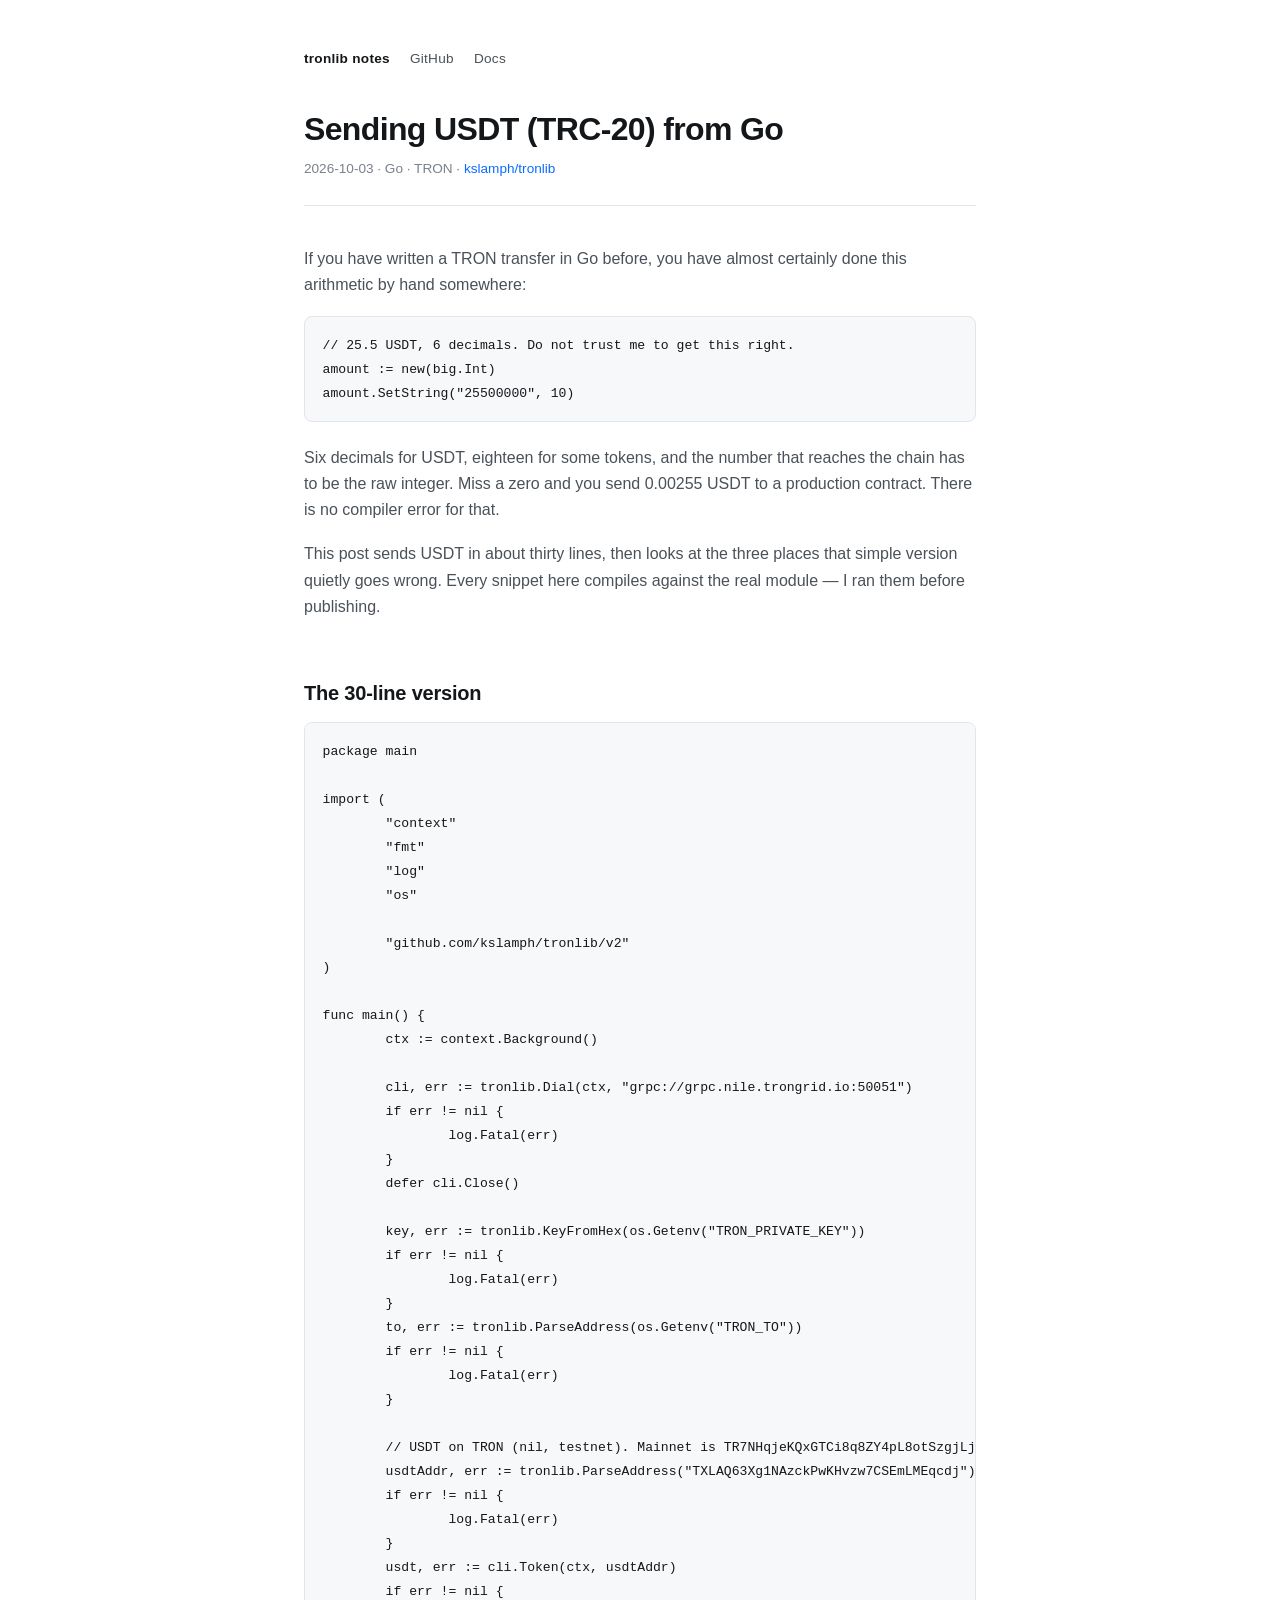
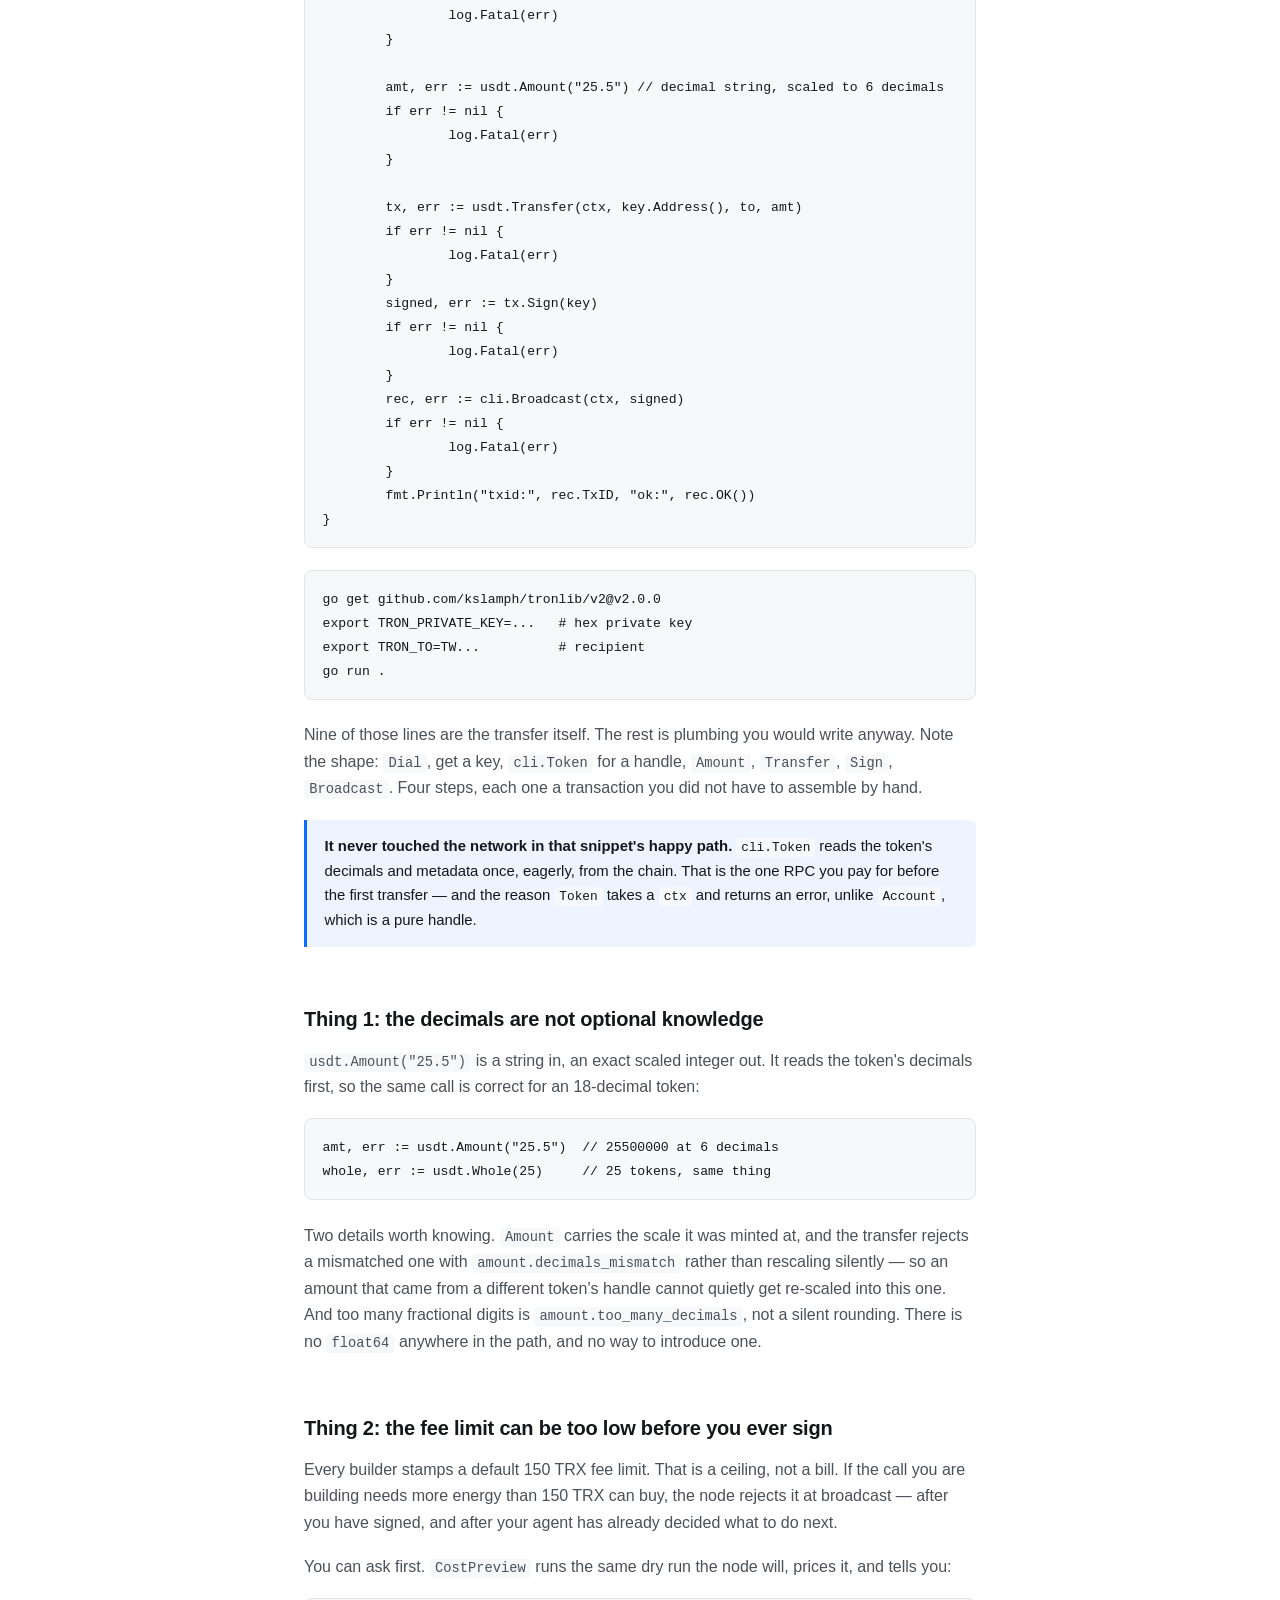
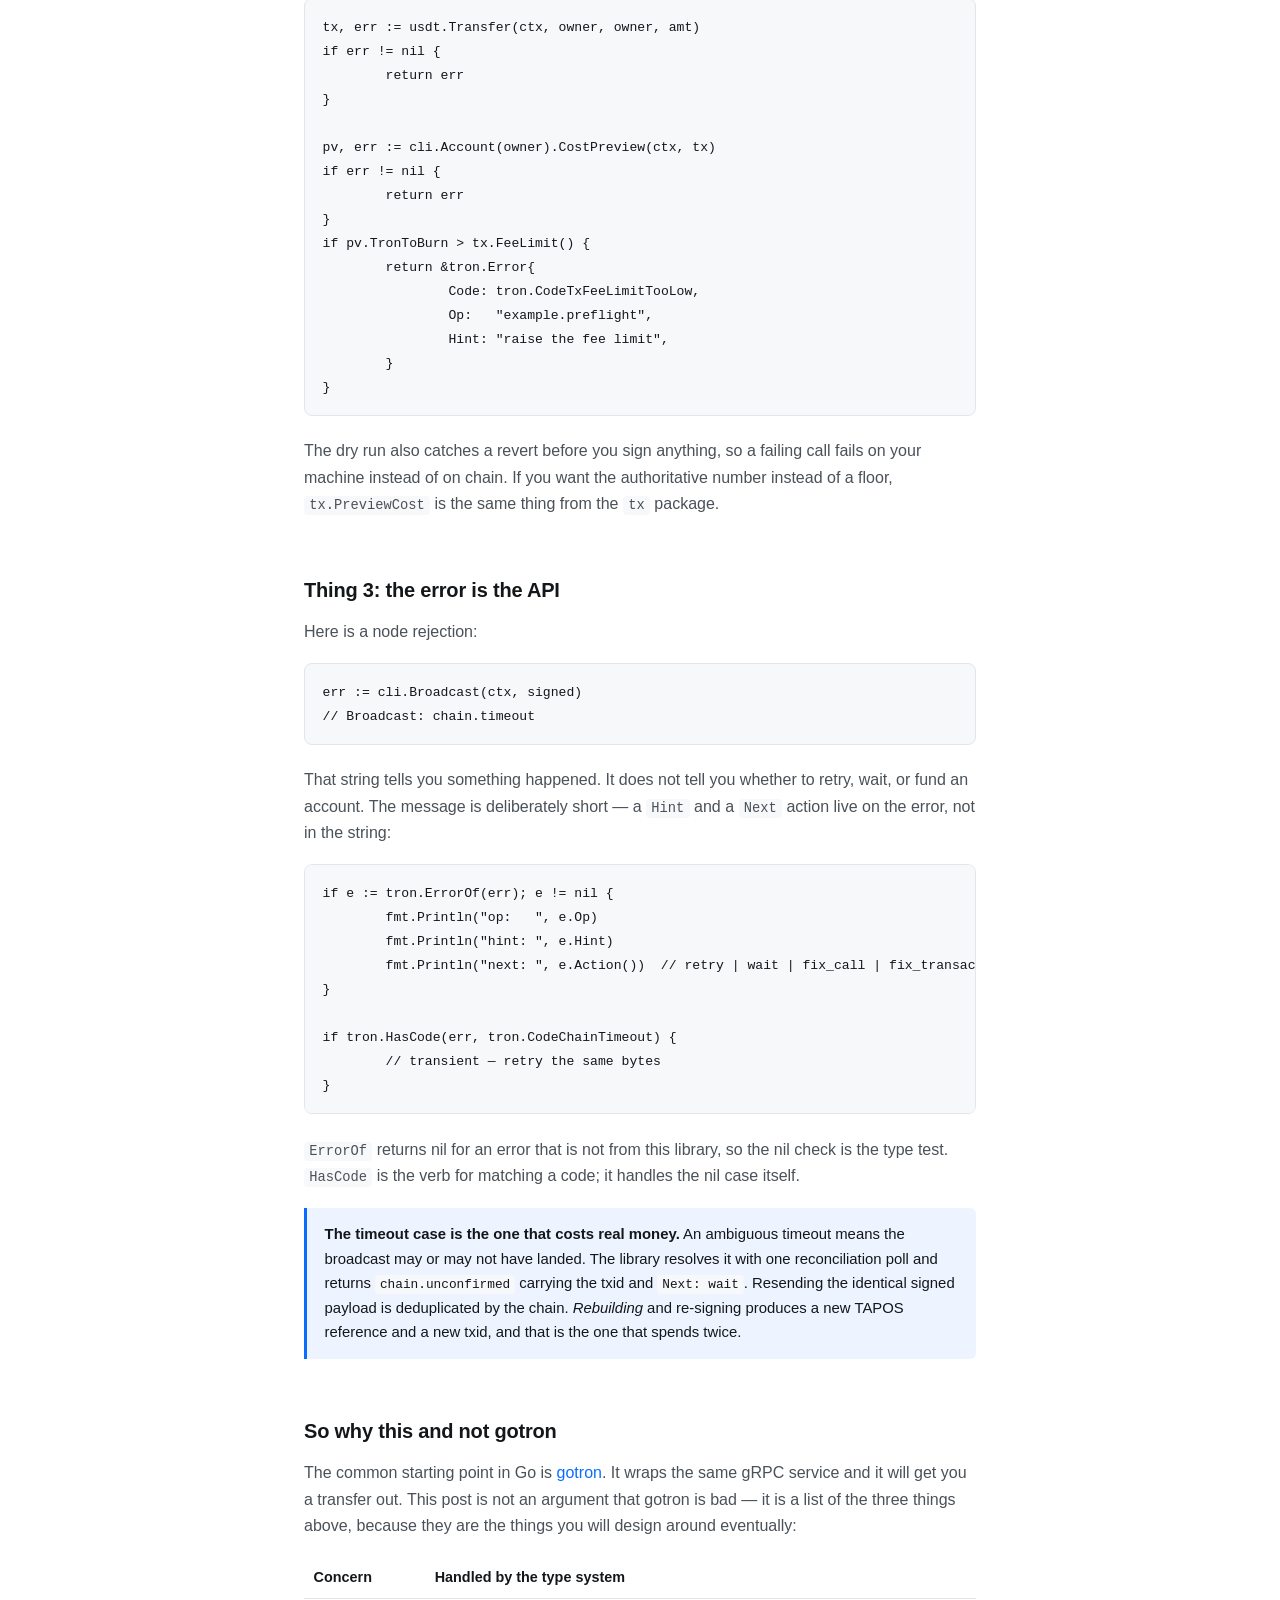
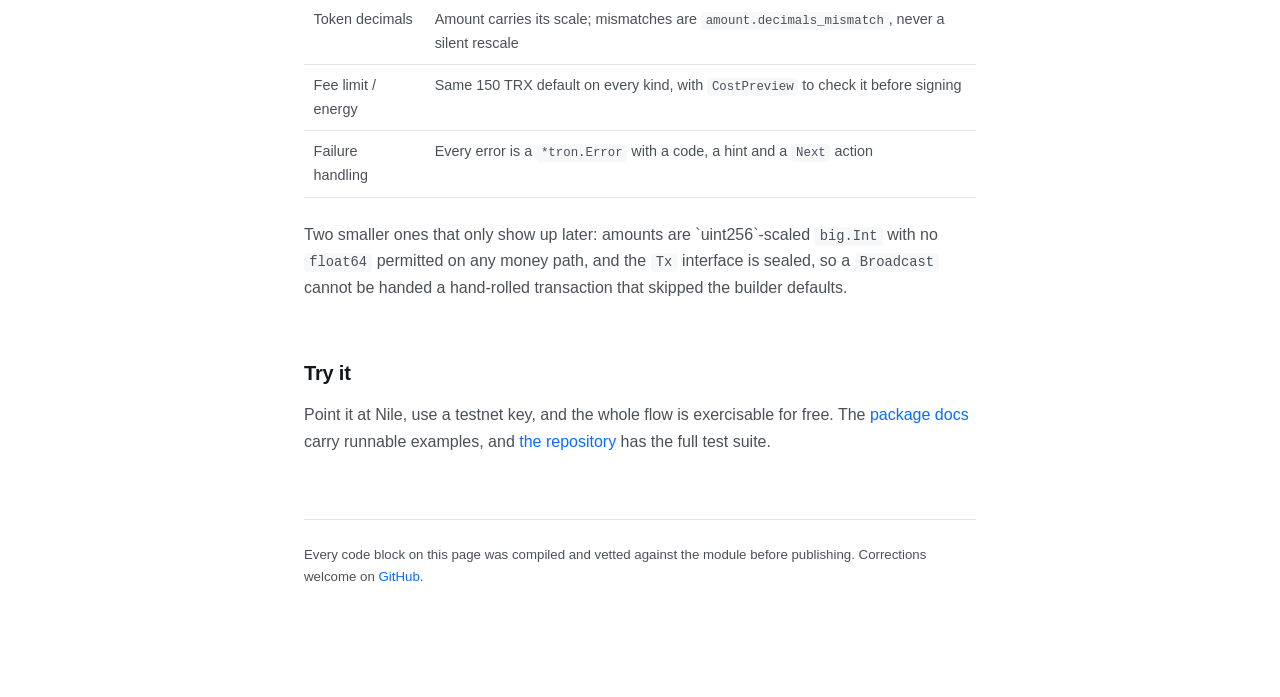
==== posts/2026-10-03-send-usdt-trc20-from-go.html @ bae2cf53 "docs: first post — sending USDT (TRC-20) from Go Static site, no build step. The post's three code b" ====
<!DOCTYPE html>
<html lang="en">
<head>
<meta charset="utf-8">
<meta name="viewport" content="width=device-width, initial-scale=1">
<title>Sending USDT (TRC-20) from Go — and the three things that bite you</title>
<meta name="description" content="A 30-line TRC-20 transfer in Go with tronlib, then the decimal, fee-limit and error-handling problems it hides — each one caught by the compiler or the node before it costs you money.">
<meta property="og:title" content="Sending USDT (TRC-20) from Go — and the three things that bite you">
<meta property="og:description" content="A 30-line TRC-20 transfer in Go, then the decimal, fee-limit and error-handling problems it hides.">
<meta property="og:type" content="article">
<link rel="stylesheet" href="../style.css">
</head>
<body>
<nav class="site-nav">
  <a class="brand" href="../">tronlib notes</a>
  <a href="https://github.com/kslamph/tronlib">GitHub</a>
  <a href="https://pkg.go.dev/github.com/kslamph/tronlib/v2">Docs</a>
</nav>

<main>
<h1>Sending USDT (TRC-20) from Go</h1>
<p class="post-meta">2026-10-03 · Go · TRON · <a href="https://github.com/kslamph/tronlib">kslamph/tronlib</a></p>

<p>If you have written a TRON transfer in Go before, you have almost certainly done this arithmetic by hand somewhere:</p>

<pre><code>// 25.5 USDT, 6 decimals. Do not trust me to get this right.
amount := new(big.Int)
amount.SetString("25500000", 10)</code></pre>

<p>Six decimals for USDT, eighteen for some tokens, and the number that reaches the chain has to be the raw integer. Miss a zero and you send 0.00255 USDT to a production contract. There is no compiler error for that.</p>

<p>This post sends USDT in about thirty lines, then looks at the three places that simple version quietly goes wrong. Every snippet here compiles against the real module — I ran them before publishing.</p>

<h2>The 30-line version</h2>

<pre><code>package main

import (
	"context"
	"fmt"
	"log"
	"os"

	"github.com/kslamph/tronlib/v2"
)

func main() {
	ctx := context.Background()

	cli, err := tronlib.Dial(ctx, "grpc://grpc.nile.trongrid.io:50051")
	if err != nil {
		log.Fatal(err)
	}
	defer cli.Close()

	key, err := tronlib.KeyFromHex(os.Getenv("TRON_PRIVATE_KEY"))
	if err != nil {
		log.Fatal(err)
	}
	to, err := tronlib.ParseAddress(os.Getenv("TRON_TO"))
	if err != nil {
		log.Fatal(err)
	}

	// USDT on TRON (nil, testnet). Mainnet is TR7NHqjeKQxGTCi8q8ZY4pL8otSzgjLj6t.
	usdtAddr, err := tronlib.ParseAddress("TXLAQ63Xg1NAzckPwKHvzw7CSEmLMEqcdj")
	if err != nil {
		log.Fatal(err)
	}
	usdt, err := cli.Token(ctx, usdtAddr)
	if err != nil {
		log.Fatal(err)
	}

	amt, err := usdt.Amount("25.5") // decimal string, scaled to 6 decimals
	if err != nil {
		log.Fatal(err)
	}

	tx, err := usdt.Transfer(ctx, key.Address(), to, amt)
	if err != nil {
		log.Fatal(err)
	}
	signed, err := tx.Sign(key)
	if err != nil {
		log.Fatal(err)
	}
	rec, err := cli.Broadcast(ctx, signed)
	if err != nil {
		log.Fatal(err)
	}
	fmt.Println("txid:", rec.TxID, "ok:", rec.OK())
}</code></pre>

<pre><code>go get github.com/kslamph/tronlib/v2@v2.0.0
export TRON_PRIVATE_KEY=...   # hex private key
export TRON_TO=TW...          # recipient
go run .</code></pre>

<p>Nine of those lines are the transfer itself. The rest is plumbing you would write anyway. Note the shape: <code>Dial</code>, get a key, <code>cli.Token</code> for a handle, <code>Amount</code>, <code>Transfer</code>, <code>Sign</code>, <code>Broadcast</code>. Four steps, each one a transaction you did not have to assemble by hand.</p>

<div class="note">
<p><strong>It never touched the network in that snippet's happy path.</strong> <code>cli.Token</code> reads the token's decimals and metadata once, eagerly, from the chain. That is the one RPC you pay for before the first transfer — and the reason <code>Token</code> takes a <code>ctx</code> and returns an error, unlike <code>Account</code>, which is a pure handle.</p>
</div>

<h2>Thing 1: the decimals are not optional knowledge</h2>

<p><code>usdt.Amount("25.5")</code> is a string in, an exact scaled integer out. It reads the token's decimals first, so the same call is correct for an 18-decimal token:</p>

<pre><code>amt, err := usdt.Amount("25.5")  // 25500000 at 6 decimals
whole, err := usdt.Whole(25)     // 25 tokens, same thing
</code></pre>

<p>Two details worth knowing. <code>Amount</code> carries the scale it was minted at, and the transfer rejects a mismatched one with <code>amount.decimals_mismatch</code> rather than rescaling silently — so an amount that came from a different token's handle cannot quietly get re-scaled into this one. And too many fractional digits is <code>amount.too_many_decimals</code>, not a silent rounding. There is no <code>float64</code> anywhere in the path, and no way to introduce one.</p>

<h2>Thing 2: the fee limit can be too low before you ever sign</h2>

<p>Every builder stamps a default 150 TRX fee limit. That is a ceiling, not a bill. If the call you are building needs more energy than 150 TRX can buy, the node rejects it at broadcast — after you have signed, and after your agent has already decided what to do next.</p>

<p>You can ask first. <code>CostPreview</code> runs the same dry run the node will, prices it, and tells you:</p>

<pre><code>tx, err := usdt.Transfer(ctx, owner, owner, amt)
if err != nil {
	return err
}

pv, err := cli.Account(owner).CostPreview(ctx, tx)
if err != nil {
	return err
}
if pv.TronToBurn &gt; tx.FeeLimit() {
	return &amp;tron.Error{
		Code: tron.CodeTxFeeLimitTooLow,
		Op:   "example.preflight",
		Hint: "raise the fee limit",
	}
}</code></pre>

<p>The dry run also catches a revert before you sign anything, so a failing call fails on your machine instead of on chain. If you want the authoritative number instead of a floor, <code>tx.PreviewCost</code> is the same thing from the <code>tx</code> package.</p>

<h2>Thing 3: the error is the API</h2>

<p>Here is a node rejection:</p>

<pre><code>err := cli.Broadcast(ctx, signed)
// Broadcast: chain.timeout
</code></pre>

<p>That string tells you something happened. It does not tell you whether to retry, wait, or fund an account. The message is deliberately short — a <code>Hint</code> and a <code>Next</code> action live on the error, not in the string:</p>

<pre><code>if e := tron.ErrorOf(err); e != nil {
	fmt.Println("op:   ", e.Op)
	fmt.Println("hint: ", e.Hint)
	fmt.Println("next: ", e.Action())  // retry | wait | fix_call | fix_transaction | fund
}

if tron.HasCode(err, tron.CodeChainTimeout) {
	// transient — retry the same bytes
}</code></pre>

<p><code>ErrorOf</code> returns nil for an error that is not from this library, so the nil check is the type test. <code>HasCode</code> is the verb for matching a code; it handles the nil case itself.</p>

<div class="note">
<p><strong>The timeout case is the one that costs real money.</strong> An ambiguous timeout means the broadcast may or may not have landed. The library resolves it with one reconciliation poll and returns <code>chain.unconfirmed</code> carrying the txid and <code>Next: wait</code>. Resending the identical signed payload is deduplicated by the chain. <em>Rebuilding</em> and re-signing produces a new TAPOS reference and a new txid, and that is the one that spends twice.</p>
</div>

<h2>So why this and not gotron</h2>

<p>The common starting point in Go is <a href="https://github.com/fbsobreira/gotron">gotron</a>. It wraps the same gRPC service and it will get you a transfer out. This post is not an argument that gotron is bad — it is a list of the three things above, because they are the things you will design around eventually:</p>

<table>
<thead><tr><th>Concern</th><th>Handled by the type system</th></tr></thead>
<tbody>
<tr><td>Token decimals</td><td>Amount carries its scale; mismatches are <code>amount.decimals_mismatch</code>, never a silent rescale</td></tr>
<tr><td>Fee limit / energy</td><td>Same 150 TRX default on every kind, with <code>CostPreview</code> to check it before signing</td></tr>
<tr><td>Failure handling</td><td>Every error is a <code>*tron.Error</code> with a code, a hint and a <code>Next</code> action</td></tr>
</tbody>
</table>

<p>Two smaller ones that only show up later: amounts are `uint256`-scaled <code>big.Int</code> with no <code>float64</code> permitted on any money path, and the <code>Tx</code> interface is sealed, so a <code>Broadcast</code> cannot be handed a hand-rolled transaction that skipped the builder defaults.</p>

<h2>Try it</h2>

<p>Point it at Nile, use a testnet key, and the whole flow is exercisable for free. The <a href="https://pkg.go.dev/github.com/kslamph/tronlib/v2">package docs</a> carry runnable examples, and <a href="https://github.com/kslamph/tronlib">the repository</a> has the full test suite.</p>

</main>

<footer>
  <p>Every code block on this page was compiled and vetted against the module before publishing. Corrections welcome on <a href="https://github.com/kslamph/tronlib">GitHub</a>.</p>
</footer>
</body>
</html>
---- style.css ----
:root {
  --ink: #14171a;
  --ink-soft: #4a5158;
  --ink-faint: #7a828b;
  --rule: #e2e6ea;
  --accent: #0a6cff;
  --accent-soft: #eef4ff;
  --code-bg: #f6f8fa;
  --warn-bg: #fff8e6;
  --warn-rule: #e6c65c;
  --measure: 42rem;
}

@media (prefers-color-scheme: dark) {
  :root {
    --ink: #e6e9ec;
    --ink-soft: #a8b0b8;
    --ink-faint: #767e87;
    --rule: #262b31;
    --accent: #6ea8ff;
    --accent-soft: #16213a;
    --code-bg: #16191d;
    --warn-bg: #241f10;
    --warn-rule: #6b5a20;
  }
}

* { box-sizing: border-box; }

body {
  margin: 0;
  padding: 3rem 1.25rem 6rem;
  background: #fff;
  color: var(--ink);
  font: 16px/1.65 -apple-system, BlinkMacSystemFont, "Segoe UI", Inter, Roboto, Helvetica, Arial, sans-serif;
  -webkit-font-smoothing: antialiased;
}

@media (prefers-color-scheme: dark) { body { background: #0d0f11; } }

main { max-width: var(--measure); margin: 0 auto; }

a { color: var(--accent); text-decoration: none; }
a:hover { text-decoration: underline; }

.site-nav {
  max-width: var(--measure);
  margin: 0 auto 2.5rem;
  font-size: 0.85rem;
  letter-spacing: 0.02em;
}
.site-nav a { color: var(--ink-soft); margin-right: 1rem; }
.site-nav .brand { font-weight: 600; color: var(--ink); }

h1 {
  font-size: 2rem;
  line-height: 1.2;
  letter-spacing: -0.02em;
  margin: 0 0 0.6rem;
}

.post-meta {
  color: var(--ink-faint);
  font-size: 0.85rem;
  margin: 0 0 2.5rem;
  padding-bottom: 1.5rem;
  border-bottom: 1px solid var(--rule);
}

h2 {
  font-size: 1.25rem;
  letter-spacing: -0.01em;
  margin: 3rem 0 0.75rem;
  padding-top: 0.5rem;
}

h3 { font-size: 1.02rem; margin: 2rem 0 0.5rem; }

p, li { color: var(--ink-soft); }
p { margin: 0 0 1.1rem; }
strong { color: var(--ink); font-weight: 600; }

ul, ol { padding-left: 1.3rem; margin: 0 0 1.2rem; }
li { margin-bottom: 0.4rem; }

code {
  font-family: ui-monospace, SFMono-Regular, "SF Mono", Menlo, Consolas, monospace;
  font-size: 0.86em;
  background: var(--code-bg);
  padding: 0.15em 0.38em;
  border-radius: 4px;
}

pre {
  background: var(--code-bg);
  border: 1px solid var(--rule);
  border-radius: 8px;
  padding: 1rem 1.1rem;
  overflow-x: auto;
  margin: 0 0 1.4rem;
  line-height: 1.5;
}

pre code {
  background: none;
  padding: 0;
  font-size: 0.82rem;
  color: var(--ink);
}

.note {
  background: var(--accent-soft);
  border-left: 3px solid var(--accent);
  border-radius: 0 6px 6px 0;
  padding: 0.9rem 1.1rem;
  margin: 0 0 1.5rem;
}
.note p { margin: 0; color: var(--ink); font-size: 0.93rem; }
.note p + p { margin-top: 0.6rem; }

.correction {
  background: var(--warn-bg);
  border: 1px solid var(--warn-rule);
  border-radius: 6px;
  padding: 0.9rem 1.1rem;
  margin: 0 0 1.5rem;
  font-size: 0.93rem;
}
.correction p { margin: 0; color: var(--ink); }
.correction strong { display: block; margin-bottom: 0.3rem; }

table { width: 100%; border-collapse: collapse; margin: 0 0 1.5rem; font-size: 0.9rem; }
th, td { text-align: left; padding: 0.55rem 0.6rem; border-bottom: 1px solid var(--rule); vertical-align: top; }
th { color: var(--ink); font-weight: 600; }
td { color: var(--ink-soft); }

footer {
  max-width: var(--measure);
  margin: 4rem auto 0;
  padding-top: 1.5rem;
  border-top: 1px solid var(--rule);
  color: var(--ink-faint);
  font-size: 0.83rem;
}
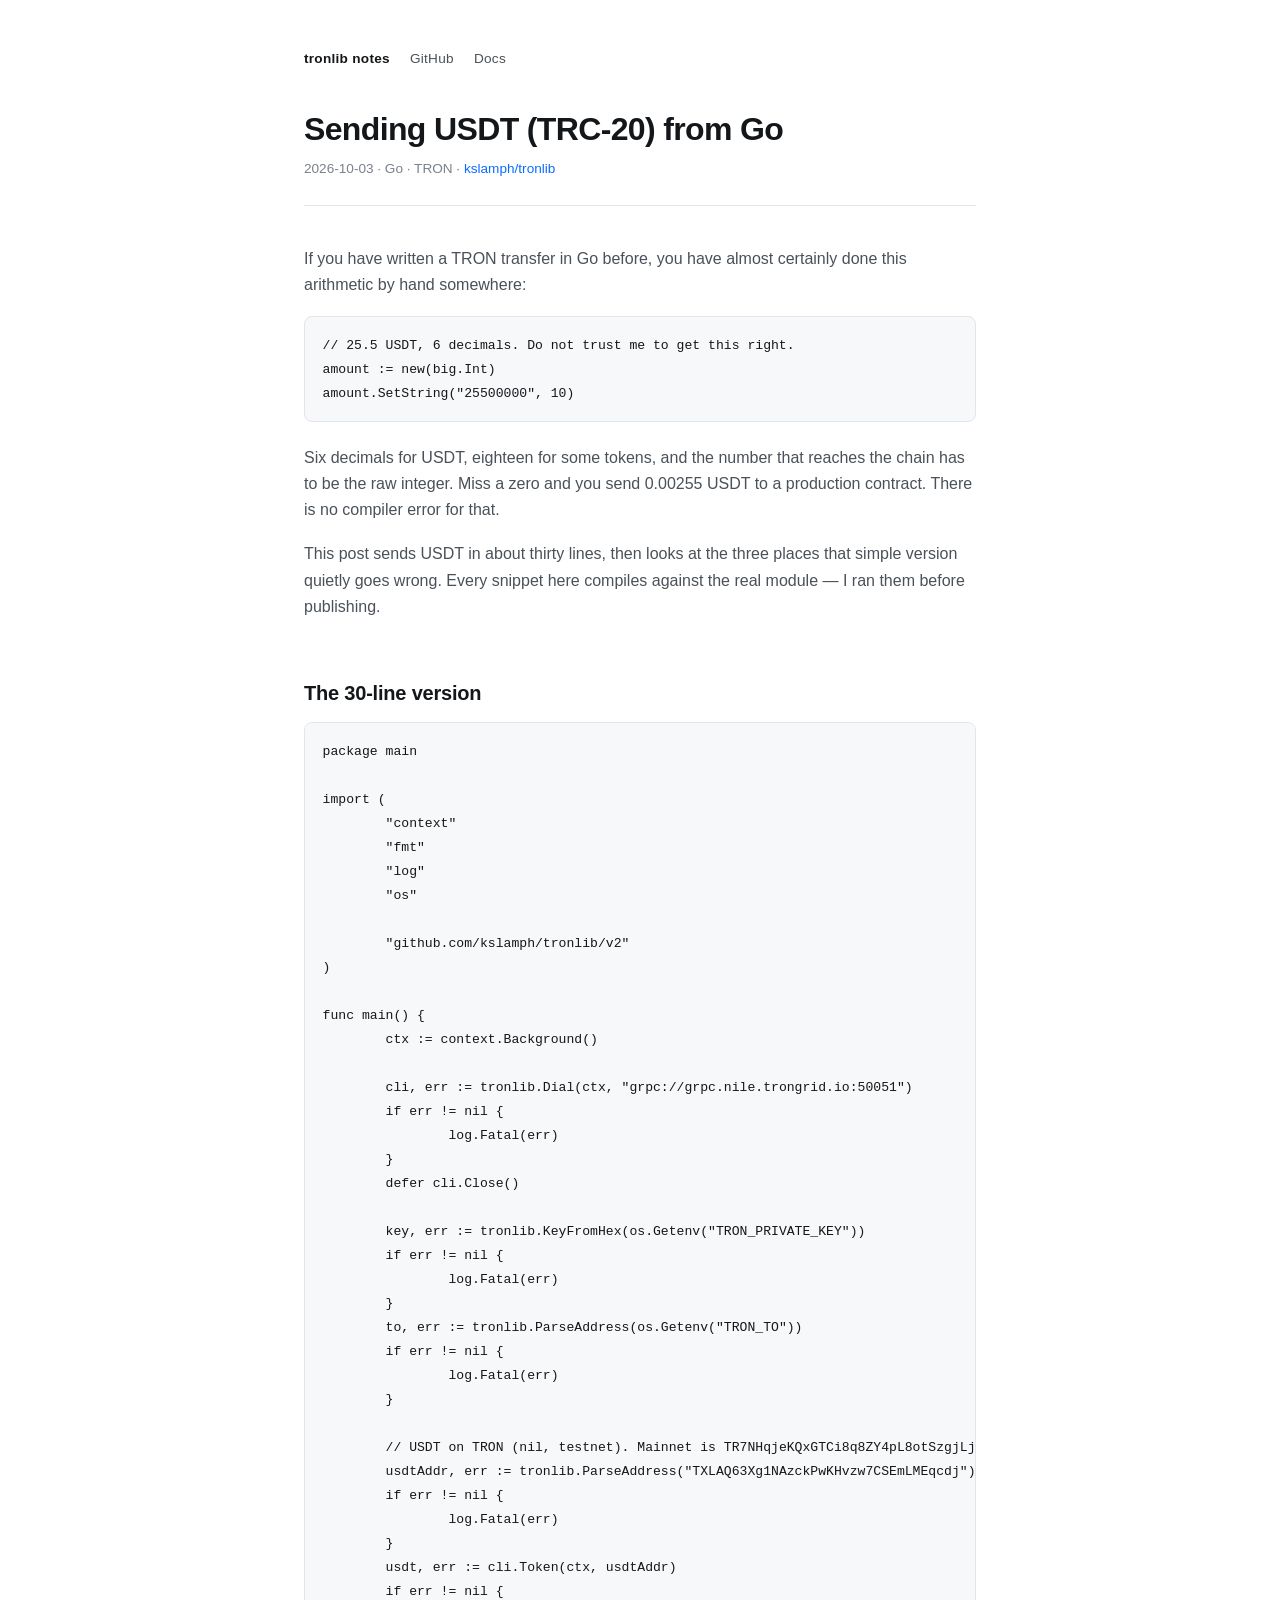
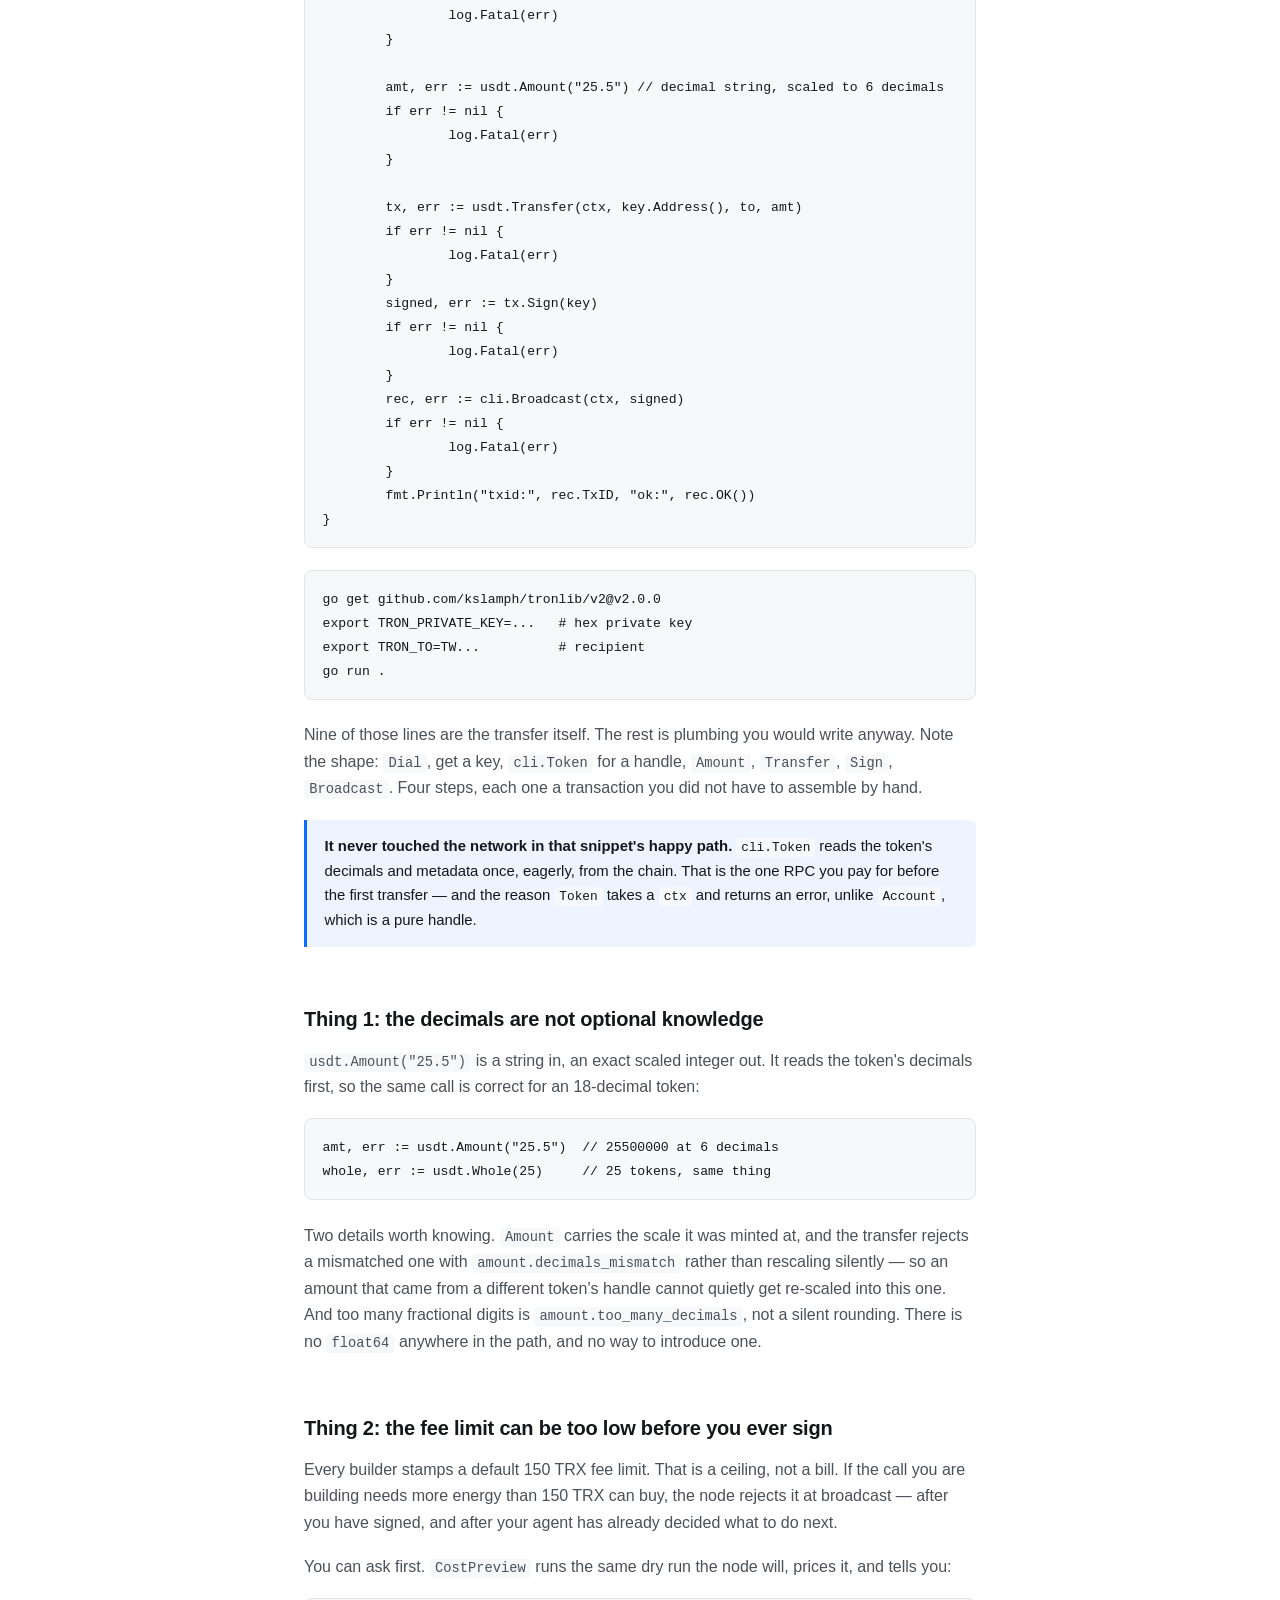
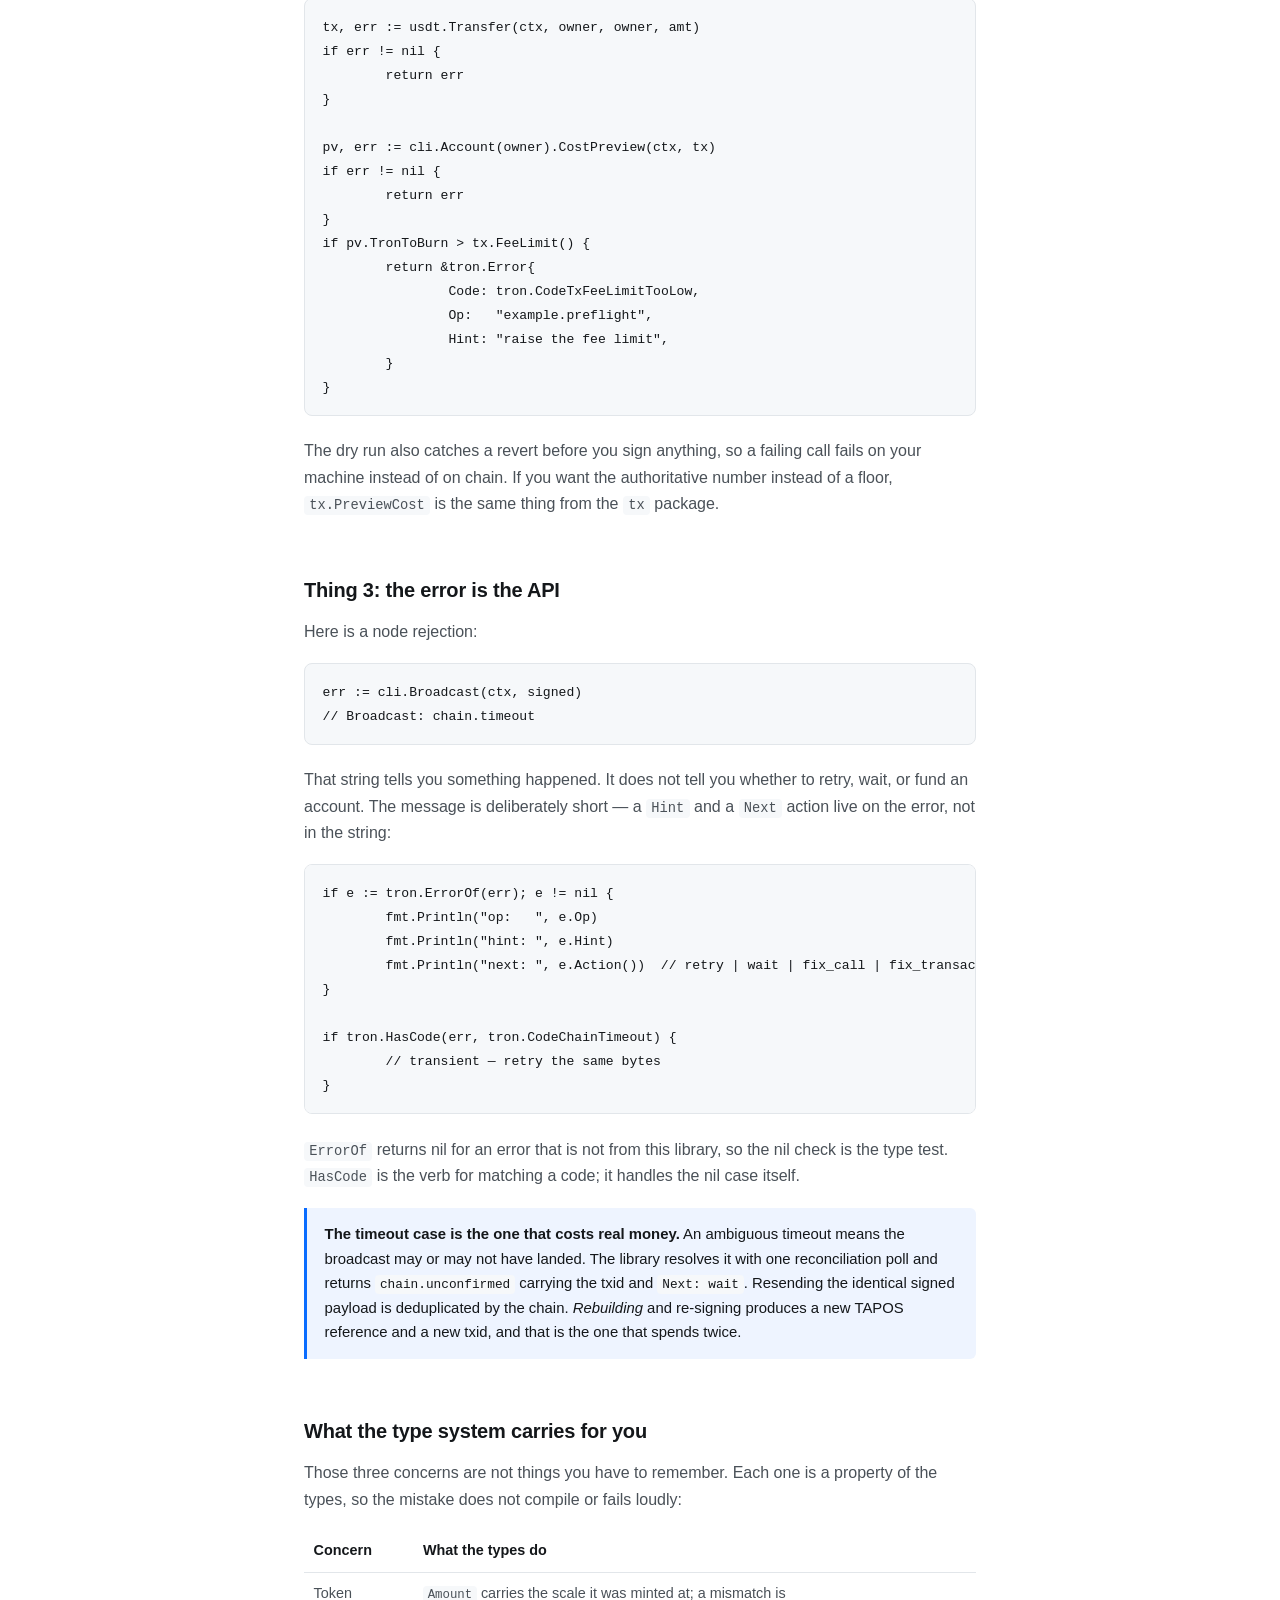
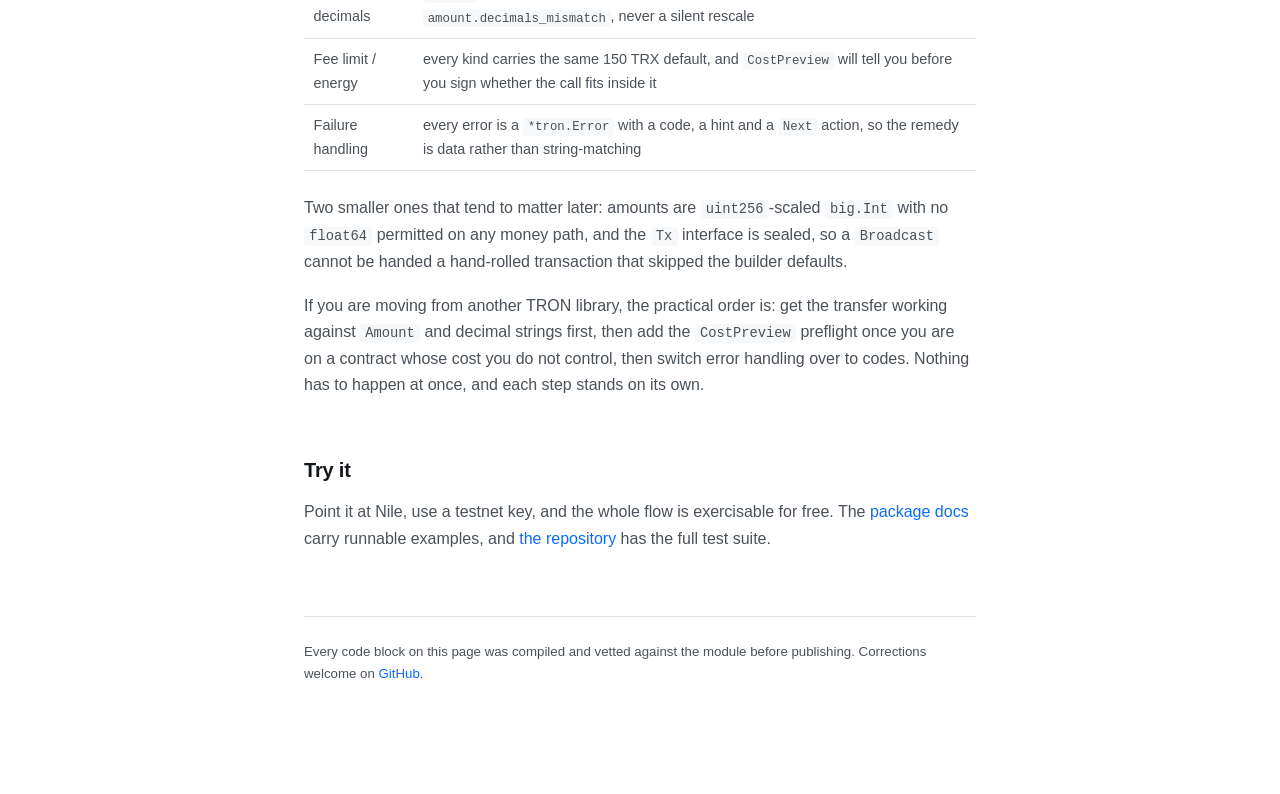
==== commit 65946600: "docs: reframe the closing section as design, not comparison The post named another library and frame" ====
--- a/posts/2026-10-03-send-usdt-trc20-from-go.html
+++ b/posts/2026-10-03-send-usdt-trc20-from-go.html
@@ -164,20 +164,22 @@
 <p><strong>The timeout case is the one that costs real money.</strong> An ambiguous timeout means the broadcast may or may not have landed. The library resolves it with one reconciliation poll and returns <code>chain.unconfirmed</code> carrying the txid and <code>Next: wait</code>. Resending the identical signed payload is deduplicated by the chain. <em>Rebuilding</em> and re-signing produces a new TAPOS reference and a new txid, and that is the one that spends twice.</p>
 </div>
 
-<h2>So why this and not gotron</h2>
+<h2>What the type system carries for you</h2>
 
-<p>The common starting point in Go is <a href="https://github.com/fbsobreira/gotron">gotron</a>. It wraps the same gRPC service and it will get you a transfer out. This post is not an argument that gotron is bad — it is a list of the three things above, because they are the things you will design around eventually:</p>
+<p>Those three concerns are not things you have to remember. Each one is a property of the types, so the mistake does not compile or fails loudly:</p>
 
 <table>
-<thead><tr><th>Concern</th><th>Handled by the type system</th></tr></thead>
+<thead><tr><th>Concern</th><th>What the types do</th></tr></thead>
 <tbody>
-<tr><td>Token decimals</td><td>Amount carries its scale; mismatches are <code>amount.decimals_mismatch</code>, never a silent rescale</td></tr>
-<tr><td>Fee limit / energy</td><td>Same 150 TRX default on every kind, with <code>CostPreview</code> to check it before signing</td></tr>
-<tr><td>Failure handling</td><td>Every error is a <code>*tron.Error</code> with a code, a hint and a <code>Next</code> action</td></tr>
+<tr><td>Token decimals</td><td><code>Amount</code> carries the scale it was minted at; a mismatch is <code>amount.decimals_mismatch</code>, never a silent rescale</td></tr>
+<tr><td>Fee limit / energy</td><td>every kind carries the same 150 TRX default, and <code>CostPreview</code> will tell you before you sign whether the call fits inside it</td></tr>
+<tr><td>Failure handling</td><td>every error is a <code>*tron.Error</code> with a code, a hint and a <code>Next</code> action, so the remedy is data rather than string-matching</td></tr>
 </tbody>
 </table>
 
-<p>Two smaller ones that only show up later: amounts are `uint256`-scaled <code>big.Int</code> with no <code>float64</code> permitted on any money path, and the <code>Tx</code> interface is sealed, so a <code>Broadcast</code> cannot be handed a hand-rolled transaction that skipped the builder defaults.</p>
+<p>Two smaller ones that tend to matter later: amounts are <code>uint256</code>-scaled <code>big.Int</code> with no <code>float64</code> permitted on any money path, and the <code>Tx</code> interface is sealed, so a <code>Broadcast</code> cannot be handed a hand-rolled transaction that skipped the builder defaults.</p>
+
+<p>If you are moving from another TRON library, the practical order is: get the transfer working against <code>Amount</code> and decimal strings first, then add the <code>CostPreview</code> preflight once you are on a contract whose cost you do not control, then switch error handling over to codes. Nothing has to happen at once, and each step stands on its own.</p>
 
 <h2>Try it</h2>
 
